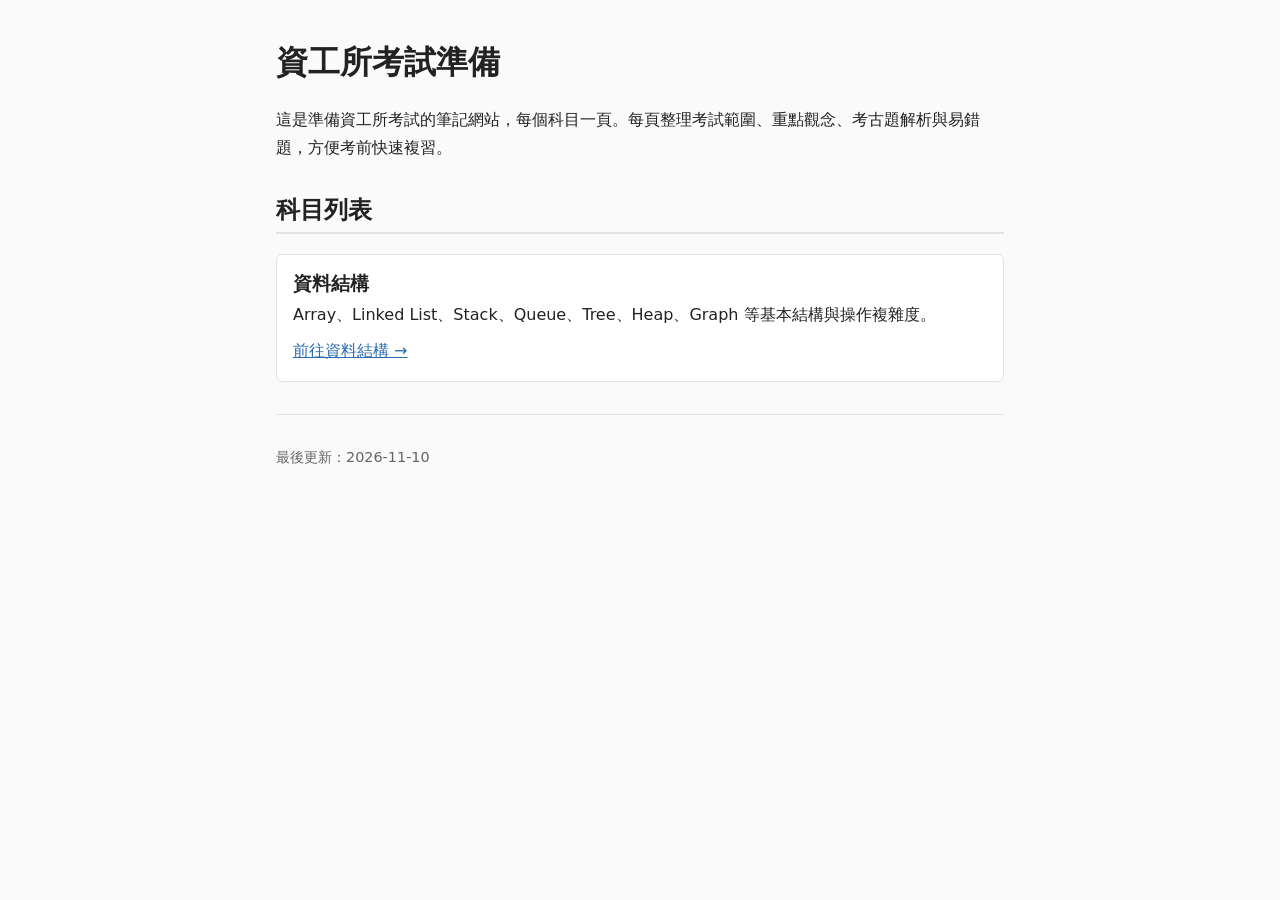
==== index.html @ 42f6db12 "建立網站第一版：首頁、資料結構頁、模板與樣式 Co-Authored-By: Claude Opus 5.5 <noreply@anthropic.com>" ====
<!DOCTYPE html>
<html lang="zh-Hant">
<head>
  <meta charset="utf-8">
  <meta name="viewport" content="width=device-width, initial-scale=1">
  <title>資工所考試準備</title>
  <link rel="stylesheet" href="style.css">
</head>
<body>
  <div class="container">
    <header>
      <h1>資工所考試準備</h1>
      <p>這是準備資工所考試的筆記網站，每個科目一頁。每頁整理考試範圍、重點觀念、考古題解析與易錯題，方便考前快速複習。</p>
    </header>

    <main>
      <h2>科目列表</h2>
      <ul class="subject-list">
        <li class="subject-card">
          <h3>資料結構</h3>
          <p>Array、Linked List、Stack、Queue、Tree、Heap、Graph 等基本結構與操作複雜度。</p>
          <a href="subjects/data-structures.html">前往資料結構 →</a>
        </li>
      </ul>
    </main>

    <footer class="site-footer">
      <p>最後更新：2026-11-10</p>
    </footer>
  </div>
</body>
</html>
---- style.css ----
/* 全站唯一樣式表：顏色與間距只改這裡的變數 */
:root {
  --color-bg: #fafafa;
  --color-text: #222;
  --color-accent: #2b6cb0;
  --color-muted: #666;
  --color-border: #e2e2e2;
  --color-code-bg: #f0f0f0;
  --color-card-bg: #fff;

  --font-sans: system-ui, -apple-system, "Segoe UI", "Noto Sans TC", "PingFang TC", "Microsoft JhengHei", sans-serif;
  --font-mono: ui-monospace, SFMono-Regular, Consolas, "Liberation Mono", Menlo, monospace;

  --content-width: 760px;
  --space-xs: 0.25rem;
  --space-sm: 0.5rem;
  --space-md: 1rem;
  --space-lg: 2rem;
  --radius: 6px;
}

*,
*::before,
*::after {
  box-sizing: border-box;
}

body {
  margin: 0;
  background: var(--color-bg);
  color: var(--color-text);
  font-family: var(--font-sans);
  line-height: 1.75;
}

.container {
  max-width: var(--content-width);
  margin: 0 auto;
  padding: var(--space-lg) var(--space-md);
}

a {
  color: var(--color-accent);
}

h1,
h2,
h3 {
  line-height: 1.4;
}

h1 {
  margin-top: var(--space-sm);
}

h2 {
  margin-top: var(--space-lg);
  padding-bottom: var(--space-xs);
  border-bottom: 2px solid var(--color-border);
}

h3 {
  margin-top: var(--space-md);
}

strong {
  color: var(--color-accent);
}

/* 程式碼 */
code {
  font-family: var(--font-mono);
  font-size: 0.92em;
  background: var(--color-code-bg);
  padding: 0 var(--space-xs);
  border-radius: 3px;
}

pre {
  background: var(--color-code-bg);
  padding: var(--space-md);
  border-radius: var(--radius);
  overflow-x: auto;
}

pre code {
  padding: 0;
  background: none;
}

/* 首頁科目卡片 */
.subject-list {
  list-style: none;
  padding: 0;
  margin: 0;
}

.subject-card {
  background: var(--color-card-bg);
  border: 1px solid var(--color-border);
  border-radius: var(--radius);
  padding: var(--space-md);
  margin-bottom: var(--space-md);
}

.subject-card h3 {
  margin: 0 0 var(--space-xs);
}

.subject-card p {
  margin: 0 0 var(--space-sm);
}

/* 科目頁 */
.back-link {
  display: inline-block;
  text-decoration: none;
}

.question {
  border-left: 3px solid var(--color-accent);
  padding-left: var(--space-md);
  margin-bottom: var(--space-lg);
}

.question dt {
  font-weight: bold;
  margin-top: var(--space-sm);
}

.question dd {
  margin: 0 0 var(--space-sm);
}

/* 頁尾 */
.site-footer {
  margin-top: var(--space-lg);
  padding-top: var(--space-md);
  border-top: 1px solid var(--color-border);
  color: var(--color-muted);
  font-size: 0.9em;
}
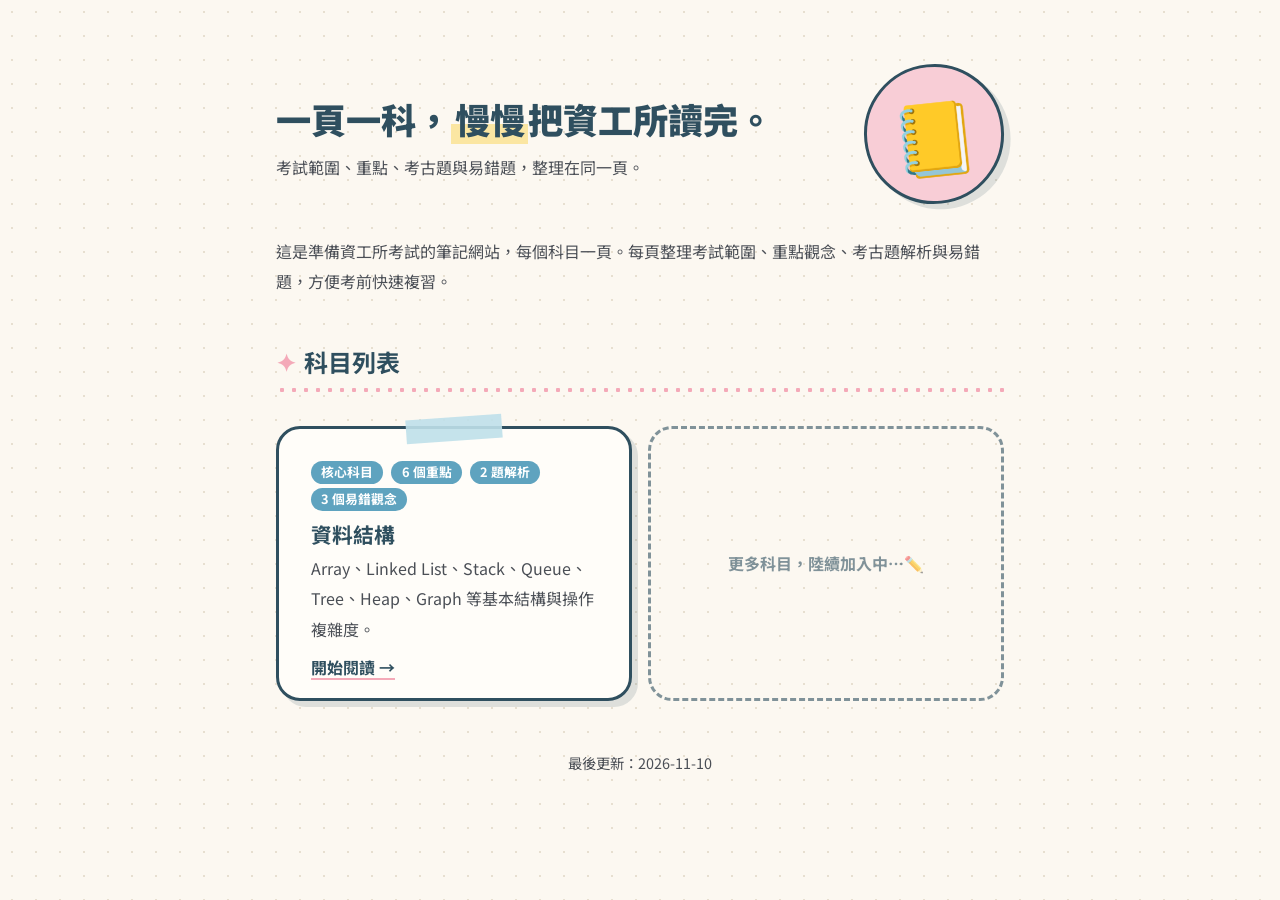
==== commit ae393a7a: "改為手帳風版面 Co-Authored-By: Claude Opus 5.5 <noreply@anthropic.com>" ====
--- a/index.html
+++ b/index.html
@@ -8,19 +8,32 @@
 </head>
 <body>
   <div class="container">
-    <header>
-      <h1>資工所考試準備</h1>
-      <p>這是準備資工所考試的筆記網站，每個科目一頁。每頁整理考試範圍、重點觀念、考古題解析與易錯題，方便考前快速複習。</p>
+    <header class="hero">
+      <div class="hero-text">
+        <h1>一頁一科，<mark class="hl">慢慢</mark>把資工所讀完。</h1>
+        <p class="hero-subtitle">考試範圍、重點、考古題與易錯題，整理在同一頁。</p>
+      </div>
+      <div class="hero-sticker" aria-hidden="true">📒</div>
     </header>
 
     <main>
+      <p>這是準備資工所考試的筆記網站，每個科目一頁。每頁整理考試範圍、重點觀念、考古題解析與易錯題，方便考前快速複習。</p>
+
       <h2>科目列表</h2>
       <ul class="subject-list">
         <li class="subject-card">
+          <div class="tag-list">
+            <span class="tag">核心科目</span>
+            <span class="tag">6 個重點</span>
+            <span class="tag">2 題解析</span>
+            <span class="tag">3 個易錯觀念</span>
+          </div>
           <h3>資料結構</h3>
           <p>Array、Linked List、Stack、Queue、Tree、Heap、Graph 等基本結構與操作複雜度。</p>
-          <a href="subjects/data-structures.html">前往資料結構 →</a>
+          <a href="subjects/data-structures.html">開始閱讀 →</a>
         </li>
+        <!-- 佔位卡固定放最後，新科目卡片一律插在它前面 -->
+        <li class="placeholder-card">更多科目，陸續加入中…✏️</li>
       </ul>
     </main>
 
--- a/style.css
+++ b/style.css
@@ -1,22 +1,41 @@
-/* 全站唯一樣式表：顏色與間距只改這裡的變數 */
+@import url("https://fonts.googleapis.com/css2?family=Noto+Sans+TC:wght@400;700;900&display=swap");
+
+/* 全站唯一樣式表：顏色與間距只改這裡的變數（手帳風，見 CLAUDE.md 第 4 節） */
 :root {
-  --color-bg: #fafafa;
-  --color-text: #222;
-  --color-accent: #2b6cb0;
-  --color-muted: #666;
-  --color-border: #e2e2e2;
-  --color-code-bg: #f0f0f0;
-  --color-card-bg: #fff;
-
-  --font-sans: system-ui, -apple-system, "Segoe UI", "Noto Sans TC", "PingFang TC", "Microsoft JhengHei", sans-serif;
+  --color-bg: #fcf8f1;
+  --color-dot: #e7dfd0;
+  --color-ink: #2f4f5f;
+  --color-text: #4b4f56;
+  --color-card-bg: #fffdf9;
+  --color-tag: #5fa3bf;
+  --color-blue-light: #bfe0ea;
+  --color-pink: #f4a9b8;
+  --color-pink-light: #f8cdd6;
+  --color-highlight: #fbe6a2;
+  --color-code-bg: #f3ede0;
+  --color-note-bg: #fff6d6;
+  --color-note-border: rgba(47, 79, 95, 0.25);
+  --color-white: #fff;
+
+  --font-sans: "Noto Sans TC", "Microsoft JhengHei", sans-serif;
   --font-mono: ui-monospace, SFMono-Regular, Consolas, "Liberation Mono", Menlo, monospace;
+  --line-height: 1.9;
 
   --content-width: 760px;
+  --dot-gap: 24px;
   --space-xs: 0.25rem;
   --space-sm: 0.5rem;
   --space-md: 1rem;
   --space-lg: 2rem;
-  --radius: 6px;
+  --space-xl: 3rem;
+
+  --border-card: 3px solid var(--color-ink);
+  --radius-card: 24px;
+  --radius-code: 12px;
+  --radius-note: 14px;
+  --shadow-card: 6px 6px 0 rgba(47, 79, 95, 0.15);
+  --sticker-size: 140px;
+  --sticker-size-sm: 96px;
 }
 
 *,
@@ -27,60 +46,95 @@
 
 body {
   margin: 0;
-  background: var(--color-bg);
+  background-color: var(--color-bg);
+  background-image: radial-gradient(var(--color-dot) 1.5px, transparent 1.5px);
+  background-size: var(--dot-gap) var(--dot-gap);
   color: var(--color-text);
   font-family: var(--font-sans);
-  line-height: 1.75;
+  font-weight: 400;
+  line-height: var(--line-height);
+  overflow-wrap: break-word;
 }
 
 .container {
   max-width: var(--content-width);
   margin: 0 auto;
-  padding: var(--space-lg) var(--space-md);
+  padding: var(--space-lg) var(--space-md) var(--space-xl);
 }
 
 a {
-  color: var(--color-accent);
+  color: var(--color-ink);
+  font-weight: 700;
+  text-decoration-color: var(--color-pink);
+  text-decoration-thickness: 2px;
+  text-underline-offset: 0.25em;
+}
+
+a:hover {
+  color: var(--color-tag);
 }
 
 h1,
 h2,
 h3 {
-  line-height: 1.4;
+  color: var(--color-ink);
+  line-height: 1.45;
 }
 
 h1 {
-  margin-top: var(--space-sm);
-}
-
+  font-weight: 900;
+  margin: var(--space-sm) 0;
+}
+
+/* h2：粉紅 ✦ + 下方粉紅小圓點，不用實線底線 */
 h2 {
-  margin-top: var(--space-lg);
-  padding-bottom: var(--space-xs);
-  border-bottom: 2px solid var(--color-border);
+  font-weight: 700;
+  margin: var(--space-xl) 0 var(--space-md);
+  padding-bottom: 14px;
+  background-image: radial-gradient(circle, var(--color-pink) 2px, transparent 2.5px);
+  background-size: 12px 8px;
+  background-repeat: repeat-x;
+  background-position: left bottom;
+}
+
+h2::before {
+  content: "✦";
+  color: var(--color-pink);
+  margin-right: var(--space-sm);
 }
 
 h3 {
-  margin-top: var(--space-md);
+  font-weight: 700;
+  margin: var(--space-lg) 0 var(--space-sm);
 }
 
 strong {
-  color: var(--color-accent);
+  color: var(--color-ink);
+}
+
+/* 螢光筆：底部約 40% 高度 */
+mark.hl {
+  color: inherit;
+  background: linear-gradient(transparent 60%, var(--color-highlight) 60%);
+  padding: 0 0.1em;
 }
 
 /* 程式碼 */
 code {
   font-family: var(--font-mono);
-  font-size: 0.92em;
+  font-size: 0.9em;
   background: var(--color-code-bg);
   padding: 0 var(--space-xs);
-  border-radius: 3px;
+  border-radius: 4px;
 }
 
 pre {
   background: var(--color-code-bg);
+  border: 2px solid var(--color-ink);
+  border-radius: var(--radius-code);
   padding: var(--space-md);
-  border-radius: var(--radius);
   overflow-x: auto;
+  line-height: 1.6;
 }
 
 pre code {
@@ -88,43 +142,148 @@
   background: none;
 }
 
-/* 首頁科目卡片 */
+/* 標籤 */
+.tag-list {
+  display: flex;
+  flex-wrap: wrap;
+  gap: var(--space-xs) var(--space-sm);
+  margin: 0 0 var(--space-sm);
+}
+
+.tag {
+  display: inline-block;
+  background: var(--color-tag);
+  color: var(--color-white);
+  font-weight: 700;
+  font-size: 0.8em;
+  line-height: 1.6;
+  padding: 0.1em 0.8em;
+  border-radius: 999px;
+}
+
+/* 卡片（首頁科目卡片、科目頁 banner 共用） */
+.subject-card,
+.banner {
+  position: relative;
+  background: var(--color-card-bg);
+  border: var(--border-card);
+  border-radius: var(--radius-card);
+  box-shadow: var(--shadow-card);
+  padding: var(--space-lg) var(--space-lg) var(--space-md);
+}
+
+/* 紙膠帶：淡藍與淡粉交替 */
+.subject-card::before,
+.banner::before {
+  content: "";
+  position: absolute;
+  top: -12px;
+  left: 50%;
+  width: 96px;
+  height: 24px;
+  background: var(--color-blue-light);
+  opacity: 0.9;
+  transform: translateX(-50%) rotate(-4deg);
+}
+
+.subject-card:nth-child(even)::before {
+  background: var(--color-pink-light);
+  transform: translateX(-50%) rotate(3deg);
+}
+
+/* 首頁 hero */
+.hero {
+  display: flex;
+  align-items: center;
+  justify-content: space-between;
+  gap: var(--space-lg);
+  margin: var(--space-lg) 0;
+}
+
+.hero h1 {
+  font-size: 2.2em;
+}
+
+.hero-subtitle {
+  margin: 0;
+}
+
+.hero-sticker {
+  flex: 0 0 auto;
+  display: flex;
+  align-items: center;
+  justify-content: center;
+  width: var(--sticker-size);
+  height: var(--sticker-size);
+  border-radius: 50%;
+  background: var(--color-pink-light);
+  border: var(--border-card);
+  box-shadow: var(--shadow-card);
+  font-size: calc(var(--sticker-size) * 0.5);
+  line-height: 1;
+  transform: rotate(-6deg);
+}
+
+/* 首頁卡片網格 */
 .subject-list {
   list-style: none;
   padding: 0;
-  margin: 0;
-}
-
-.subject-card {
-  background: var(--color-card-bg);
-  border: 1px solid var(--color-border);
-  border-radius: var(--radius);
-  padding: var(--space-md);
-  margin-bottom: var(--space-md);
+  margin: var(--space-lg) 0 0;
+  display: grid;
+  grid-template-columns: repeat(auto-fill, minmax(min(100%, 300px), 1fr));
+  gap: var(--space-lg) var(--space-md);
 }
 
 .subject-card h3 {
   margin: 0 0 var(--space-xs);
+  font-size: 1.3em;
 }
 
 .subject-card p {
   margin: 0 0 var(--space-sm);
+}
+
+/* 佔位卡（不可點擊） */
+.placeholder-card {
+  display: flex;
+  align-items: center;
+  justify-content: center;
+  min-height: 160px;
+  padding: var(--space-lg);
+  border: 3px dashed var(--color-ink);
+  border-radius: var(--radius-card);
+  color: var(--color-ink);
+  font-weight: 700;
+  opacity: 0.6;
+  text-align: center;
 }
 
 /* 科目頁 */
 .back-link {
   display: inline-block;
+  margin-bottom: var(--space-lg);
   text-decoration: none;
 }
 
+.banner h1 {
+  margin: 0;
+}
+
+.banner-summary {
+  margin: var(--space-xs) 0 0;
+}
+
 .question {
-  border-left: 3px solid var(--color-accent);
-  padding-left: var(--space-md);
-  margin-bottom: var(--space-lg);
+  background: var(--color-card-bg);
+  border: 2px solid var(--color-ink);
+  border-radius: var(--radius-code);
+  padding: var(--space-sm) var(--space-md);
+  margin: 0 0 var(--space-lg);
 }
 
 .question dt {
-  font-weight: bold;
+  font-weight: 700;
+  color: var(--color-ink);
   margin-top: var(--space-sm);
 }
 
@@ -132,11 +291,50 @@
   margin: 0 0 var(--space-sm);
 }
 
+/* 易錯題：便利貼 */
+#common-mistakes ul {
+  list-style: none;
+  padding: 0;
+}
+
+#common-mistakes li {
+  background: var(--color-note-bg);
+  border: 1px solid var(--color-note-border);
+  border-radius: var(--radius-note);
+  padding: var(--space-sm) var(--space-md);
+  margin-bottom: var(--space-md);
+}
+
 /* 頁尾 */
 .site-footer {
-  margin-top: var(--space-lg);
-  padding-top: var(--space-md);
-  border-top: 1px solid var(--color-border);
-  color: var(--color-muted);
+  margin-top: var(--space-xl);
+  text-align: center;
   font-size: 0.9em;
 }
+
+/* 手機寬度：卡片單欄、貼紙縮小並移到標語下方 */
+@media (max-width: 600px) {
+  .hero {
+    flex-direction: column;
+    align-items: flex-start;
+  }
+
+  .hero h1 {
+    font-size: 1.7em;
+  }
+
+  .hero-sticker {
+    width: var(--sticker-size-sm);
+    height: var(--sticker-size-sm);
+    font-size: calc(var(--sticker-size-sm) * 0.5);
+  }
+
+  .subject-list {
+    grid-template-columns: 1fr;
+  }
+
+  .subject-card,
+  .banner {
+    padding: var(--space-lg) var(--space-md) var(--space-md);
+  }
+}
